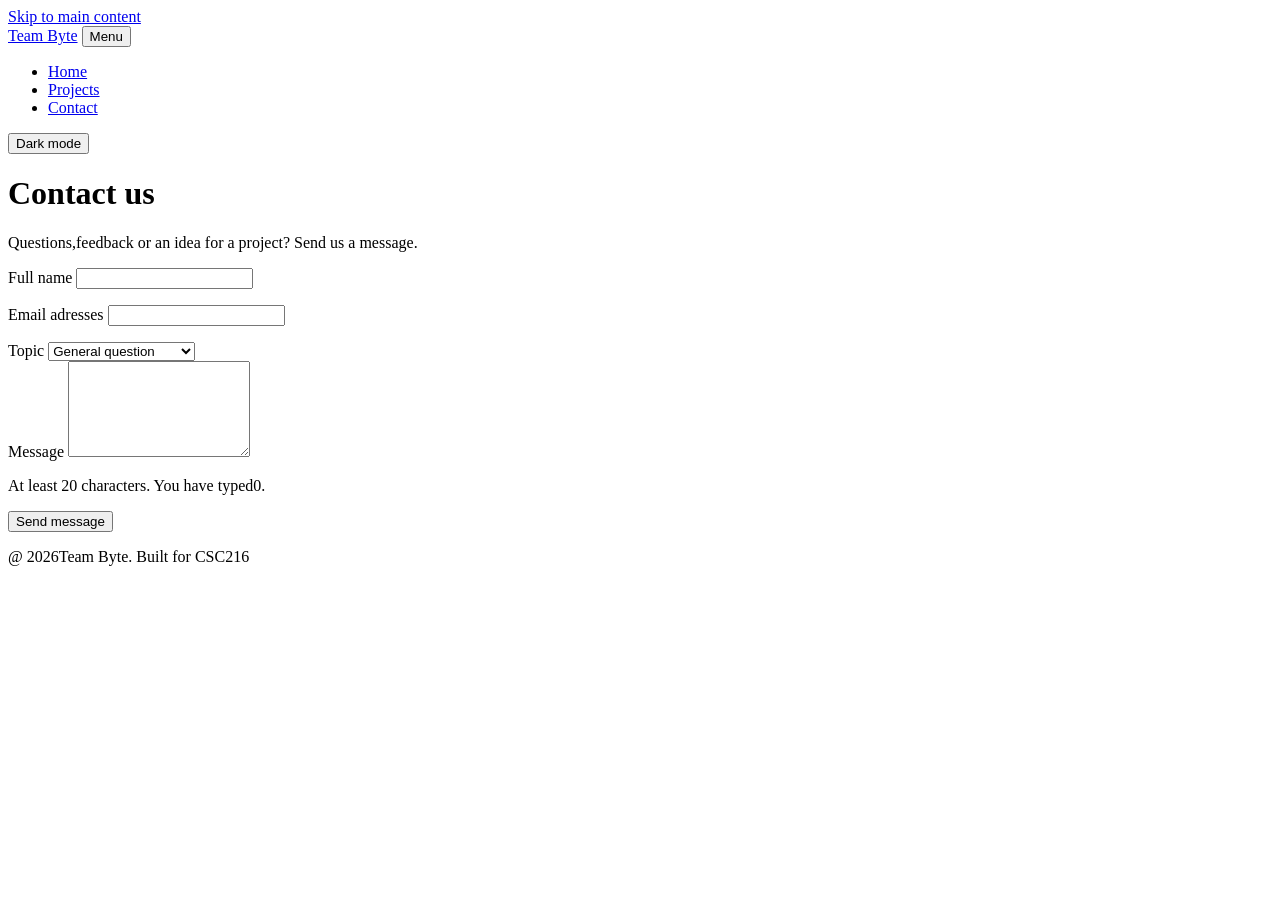
==== contact.html @ 09182867 "Contacts and projects done Co-authored-by: thunderbox404 <douglasodira404@gmail.com>" ====
<!DOCTYPE html>
<html lang="en">
  <head>
    <meta charset="UTF-8">
    <meta name="viewport" content="width=device-width, initial-scale=1.0">
    <meta name="description" content="Send a message to Team Byte.">
    <title>Contact | Team Byte</title>
    <link rel="stylesheet" href="css/style.css">
    <script src="js/script.js" defer></script>
  </head>
  <body>
    <a class="skip-link" href="#main">Skip to main content</a>

    <header class="site-header">
      <div class="container header-inner">
        <a class="logo" href="index.html">Team Byte</a>
        <button class="nav-toggle" type="button" aria-expanded="false" aria-controls="site-nav">Menu</button>
        <nav id="site-nav" class="site-nav" aria-label="Main">
          <ul>
            <li><a href="index.html">Home</a></li>
             <li><a href="projects.html">Projects</a></li>
              <li><a href="contact.html" aria-current="page">Contact</a></li>
          </ul>
        </nav>
        <button class="theme-toggle" type="button" aria-pressed="false">Dark mode</button>
      </div>
    </header>

   <main id="main" class="container">
    <header class="page-header">
      <h1>Contact us</h1>
      <p class="lead">Questions,feedback or an idea for a project? Send us a message.</p>
    </header>

    <form id="contact-form" class="contact-form" novalidate>
      <div class="field">
        <label for="name">Full name</label>
        <input type="text" id="name" name="name" autocomplete="name" required aria-describedby="name-error">
        <p class="error" id="name-error"></p>
      </div>

      <div class="field">
        <label for="email">Email adresses</label>
        <input type="email" id="email" name="email" autocomplete="email" required aria-describedby="email-error">
        <p class="error" id="email-error"></p>
      </div>

      <div class="field">
        <label for="topic">Topic</label>
        <select id="topic" name="topic">
          <option value="general">General question</option>
          <option value="collaboration">collaboration</option>
          <option value="feedback">Feedback on our site</option>
        </select>
      </div>

      <div class="field">
        <label for="message">Message</label>
        <textarea id="message" name="message" rows="6" required minlength="20" aria-describedby="message-hint message-error"></textarea>
        <p class="hint" id="message-hint">At least 20 characters. You have typed<span>0</span>.</p>
        <p class="error" id="message-error"></p>
           </div>

      <button class="button" type="submit">Send message</button>
      <p id="form-status" class="form-status" role="status"></p>
    </form>
   </main>

     <footer class="site-footer">
      <div class="container">
        <p>@ <span id="year">2026</span>Team Byte. Built for CSC216</p>
      </div>
    </footer>
  </body>
  </html>
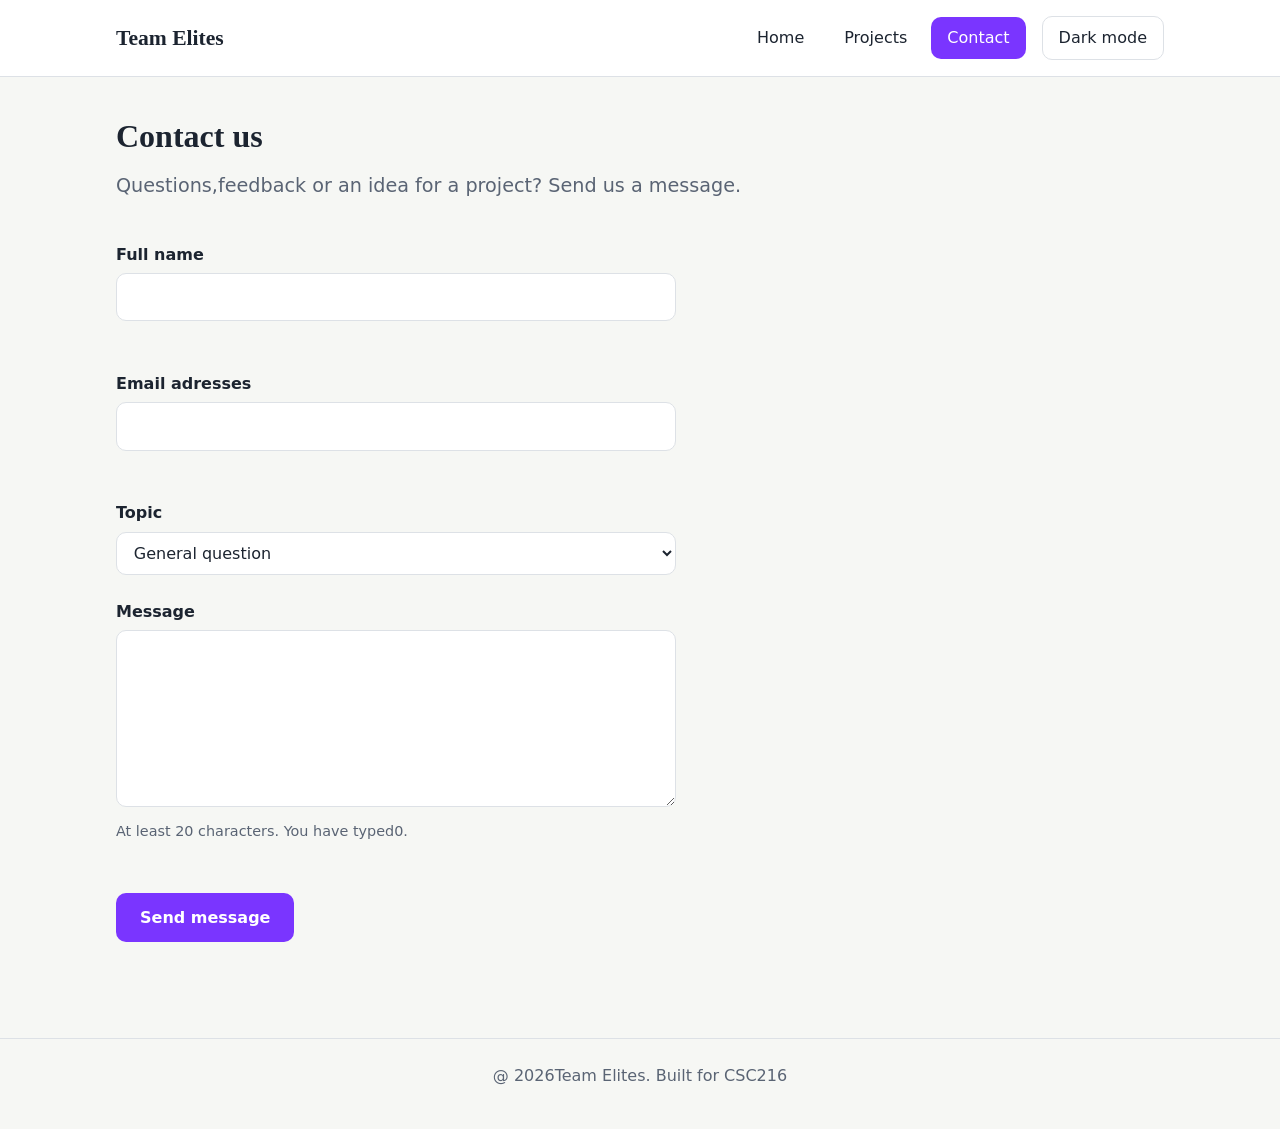
==== commit 0b8f2793: "Add passport photos and readme.md file Co-authored-by Nancy <nanyumsonyu@gmail.com>" ====
--- a/contact.html
+++ b/contact.html
@@ -4,7 +4,7 @@
     <meta charset="UTF-8">
     <meta name="viewport" content="width=device-width, initial-scale=1.0">
     <meta name="description" content="Send a message to Team Byte.">
-    <title>Contact | Team Byte</title>
+    <title>Contact | Team Elites</title>
     <link rel="stylesheet" href="css/style.css">
     <script src="js/script.js" defer></script>
   </head>
@@ -13,7 +13,7 @@
 
     <header class="site-header">
       <div class="container header-inner">
-        <a class="logo" href="index.html">Team Byte</a>
+        <a class="logo" href="index.html">Team Elites</a>
         <button class="nav-toggle" type="button" aria-expanded="false" aria-controls="site-nav">Menu</button>
         <nav id="site-nav" class="site-nav" aria-label="Main">
           <ul>
@@ -68,7 +68,7 @@
 
      <footer class="site-footer">
       <div class="container">
-        <p>@ <span id="year">2026</span>Team Byte. Built for CSC216</p>
+        <p>@ <span id="year">2026</span>Team Elites. Built for CSC216</p>
       </div>
     </footer>
   </body>
--- a/css/style.css
+++ b/css/style.css
@@ -0,0 +1,419 @@
+:root {
+  --color-bg: #f6f7f4;
+  --color-surface: #ffffff;
+  --color-text: #1c2430;
+  --color-muted: #5a6474;
+  --color-primary: #7A35FF;
+  --color-primary-dark: #FFB7A5;
+  --color-on-primary: #ffffff;
+  --color-border: #dde1e6;
+  --color-error: #b3261e;
+  --color-success: #1e7b3a;
+
+  --font-body: system-ui, -apple-system, "Segoe UI", Roboto, Arial, sans-serif;
+  --font-heading: Georgia, "Times New Roman", serif;
+
+  --space-1: 0.5rem;
+  --space-2: 1rem;
+  --space-3: 1.5rem;
+  --space-4: 2.5rem;
+  --space-5: 4rem;
+  --radius: 10px;
+  --max-width: 1080px;
+}
+
+body.dark {
+  --color-bg: #11161d;
+  --color-surface: #1a212b;
+  --color-text: #e7ebf0;
+  --color-muted: #a2abb9;
+  --color-primary: #4fc1c1;
+  --color-primary-dark: #83d8d8;
+  --color-on-primary: #0b1f1f;
+  --color-border: #2b3340;
+  --color-error: #ff8a80;
+  --color-success: #7ddc97;
+  color-scheme: dark;
+}
+
+/* ------ 2. Base and reset ---------- */
+*,
+*::before,
+*::after {
+  box-sizing: border-box;
+}
+
+body {
+  margin: 0;
+  font-family: var(--font-body);
+  font-size: 1rem;
+  line-height: 1.6;
+  color: var(--color-text);
+  background-color: var(--color-bg);
+  transition: background-color 0.3s ease, color 0.3s ease;
+}
+
+h1,
+h2,
+h3 {
+  font-family: var(--font-heading);
+  line-height: 1.2;
+  margin: 0 0 var(--space-2);
+}
+
+p {
+  margin: 0 0 var(--space-2);
+}
+
+a {
+  color: var(--color-primary);
+}
+
+a:hover {
+  color: var(--color-primary-dark);
+}
+
+img {
+  max-width: 100%;
+  display: block;
+}
+
+:focus-visible {
+  outline: 3px solid var(--color-primary);
+  outline-offset: 3px;
+}
+
+
+/* ------ 3. Layout helpers ---------- */
+.container {
+  width: 100%;
+  max-width: var(--max-width);
+  margin-inline: auto;
+  padding-inline: var(--space-2);
+}
+
+.section {
+  padding-block: var(--space-4);
+}
+
+.skip-link {
+  position: absolute;
+  top: -4rem;
+  left: var(--space-2);
+  z-index: 100;
+  padding: var(--space-1) var(--space-2);
+  border-radius: var(--radius);
+  background-color: var(--color-primary);
+  color: var(--color-on-primary);
+}
+
+.skip-link:focus {
+  top: var(--space-2);
+}
+/* ------ 4. Header and navigation ---------- */
+.site-header {
+  position: sticky;
+  top: 0;
+  z-index: 10;
+  background-color: var(--color-surface);
+  border-bottom: 1px solid var(--color-border);
+}
+
+.header-inner {
+  display: flex;
+  flex-wrap: wrap;
+  align-items: center;
+  gap: var(--space-2);
+  padding-block: var(--space-2);
+}
+
+.logo {
+  margin-right: auto;
+  font-family: var(--font-heading);
+  font-size: 1.35rem;
+  font-weight: 700;
+  color: var(--color-text);
+  text-decoration: none;
+}
+
+.site-nav ul {
+  display: flex;
+  gap: var(--space-1);
+  margin: 0;
+  padding: 0;
+  list-style: none;
+}
+
+.site-nav a {
+  display: block;
+  padding: var(--space-1) var(--space-2);
+  border-radius: var(--radius);
+  color: var(--color-text);
+  font-weight: 500;
+  text-decoration: none;
+}
+
+.site-nav a:hover {
+  background-color: var(--color-bg);
+}
+
+.site-nav a[aria-current="page"] {
+  background-color: var(--color-primary);
+  color: var(--color-on-primary);
+}
+
+.nav-toggle,
+.theme-toggle {
+  padding: var(--space-1) var(--space-2);
+  border: 1px solid var(--color-border);
+  border-radius: var(--radius);
+  background-color: transparent;
+  color: var(--color-text);
+  font: inherit;
+  cursor: pointer;
+}
+
+.theme-toggle[aria-pressed="true"] {
+  border-color: var(--color-primary);
+  color: var(--color-primary);
+}
+
+.nav-toggle {
+  display: none;
+}
+
+
+/* ---- Buttons and hero ---------- */
+.button {
+  display: inline-block;
+  padding: 0.75rem 1.5rem;
+  border: none;
+  border-radius: var(--radius);
+  background-color: var(--color-primary);
+  color: var(--color-on-primary);
+  font: inherit;
+  font-weight: 600;
+  text-decoration: none;
+  cursor: pointer;
+  transition: background-color 0.2s ease, transform 0.2s ease;
+}
+
+.button:hover {
+  background-color: var(--color-primary-dark);
+  color: var(--color-on-primary);
+  transform: translateY(-2px);
+}
+
+.hero {
+  padding-block: var(--space-5);
+  background: linear-gradient(135deg, var(--color-surface), var(--color-bg));
+  border-bottom: 1px solid var(--color-border);
+}
+
+.hero h1 {
+  max-width: 18ch;
+  font-size: clamp(2rem, 5vw, 3.25rem);
+}
+
+.eyebrow {
+  margin-bottom: var(--space-1);
+  color: var(--color-primary);
+  font-size: 0.8rem;
+  font-weight: 700;
+  letter-spacing: 0.12em;
+  text-transform: uppercase;
+}
+
+.lead {
+  max-width: 55ch;
+  margin-bottom: var(--space-3);
+  color: var(--color-muted);
+  font-size: 1.2rem;
+}
+
+.page-header {
+  padding-block: var(--space-4) var(--space-2);
+}
+
+
+/* -------- 6. Cards and grids ---------- */
+.team-grid,
+.project-grid {
+  display: grid;
+  grid-template-columns: repeat(auto-fit, minmax(260px, 1fr));
+  gap: var(--space-3);
+}
+
+.card {
+  padding: var(--space-3);
+  border: 1px solid var(--color-border);
+  border-radius: var(--radius);
+  background-color: var(--color-surface);
+}
+
+.avatar {
+  display: grid;
+  place-items: center;
+  width: 64px;
+  height: 64px;
+  margin-bottom: var(--space-2);
+  border-radius: 50%;
+  background-color: var(--color-primary);
+  color: var(--color-on-primary);
+  font-size: 1.25rem;
+  font-weight: 700;
+}
+
+.role {
+  color: var(--color-primary);
+  font-weight: 600;
+}
+
+.skill-list {
+  padding-left: 1.25rem;
+}
+
+.skill-list li {
+  margin-bottom: var(--space-1);
+}
+
+/* ------ 7. Projects page ---------- */
+.filters {
+  display: flex;
+  flex-wrap: wrap;
+  gap: var(--space-1);
+  margin-bottom: var(--space-2);
+}
+
+.filter-btn {
+  padding: 0.4rem 1rem;
+  border: 1px solid var(--color-border);
+  border-radius: 999px;
+  background-color: var(--color-surface);
+  color: var(--color-text);
+  font: inherit;
+  cursor: pointer;
+}
+
+.filter-btn[aria-pressed="true"] {
+  border-color: var(--color-primary);
+  background-color: var(--color-primary);
+  color: var(--color-on-primary);
+}
+
+.project-count {
+  color: var(--color-muted);
+}
+
+.tag {
+  display: inline-block;
+  margin-bottom: var(--space-1);
+  color: var(--color-primary);
+  font-size: 0.75rem;
+  font-weight: 700;
+  letter-spacing: 0.06em;
+  text-transform: uppercase;
+}
+
+/* ---------- 8. Contact form ---------- */
+.contact-form {
+  max-width: 560px;
+  padding-bottom: var(--space-4);
+}
+
+.field {
+  margin-bottom: var(--space-3);
+}
+
+label {
+  display: block;
+  margin-bottom: 0.35rem;
+  font-weight: 600;
+}
+
+input,
+select,
+textarea {
+  width: 100%;
+  padding: 0.65rem 0.8rem;
+  border: 1px solid var(--color-border);
+  border-radius: var(--radius);
+  background-color: var(--color-surface);
+  color: var(--color-text);
+  font: inherit;
+}
+
+input:focus,
+select:focus,
+textarea:focus {
+  border-color: var(--color-primary);
+}
+
+input[aria-invalid="true"],
+textarea[aria-invalid="true"] {
+  border-color: var(--color-error);
+}
+
+.hint,
+.error {
+  margin: 0.35rem 0 0;
+  font-size: 0.9rem;
+}
+
+.hint {
+  color: var(--color-muted);
+}
+
+.error {
+  min-height: 1.4em;
+  color: var(--color-error);
+}
+
+.form-status {
+  margin-top: var(--space-2);
+  color: var(--color-success);
+  font-weight: 600;
+}
+
+/* ---------- 9. Footer ---------- */
+.site-footer {
+  margin-top: var(--space-4);
+  padding-block: var(--space-3);
+  border-top: 1px solid var(--color-border);
+  color: var(--color-muted);
+  text-align: center;
+}
+
+/* ---------- 10. Small screens ---------- */
+@media (max-width: 700px) {
+  .nav-toggle {
+    display: inline-block;
+  }
+
+  .site-nav {
+    display: none;
+    order: 3;
+    width: 100%;
+  }
+
+  .site-nav.open {
+    display: block;
+  }
+
+  .site-nav ul {
+    flex-direction: column;
+  }
+
+  .section {
+    padding-block: var(--space-3);
+  }
+}
+
+/* ---------- 11. Respect reduced-motion preferences ---------- */
+@media (prefers-reduced-motion: reduce) {
+  *,
+  *::before,
+  *::after {
+    transition: none !important;
+    }
+  }
